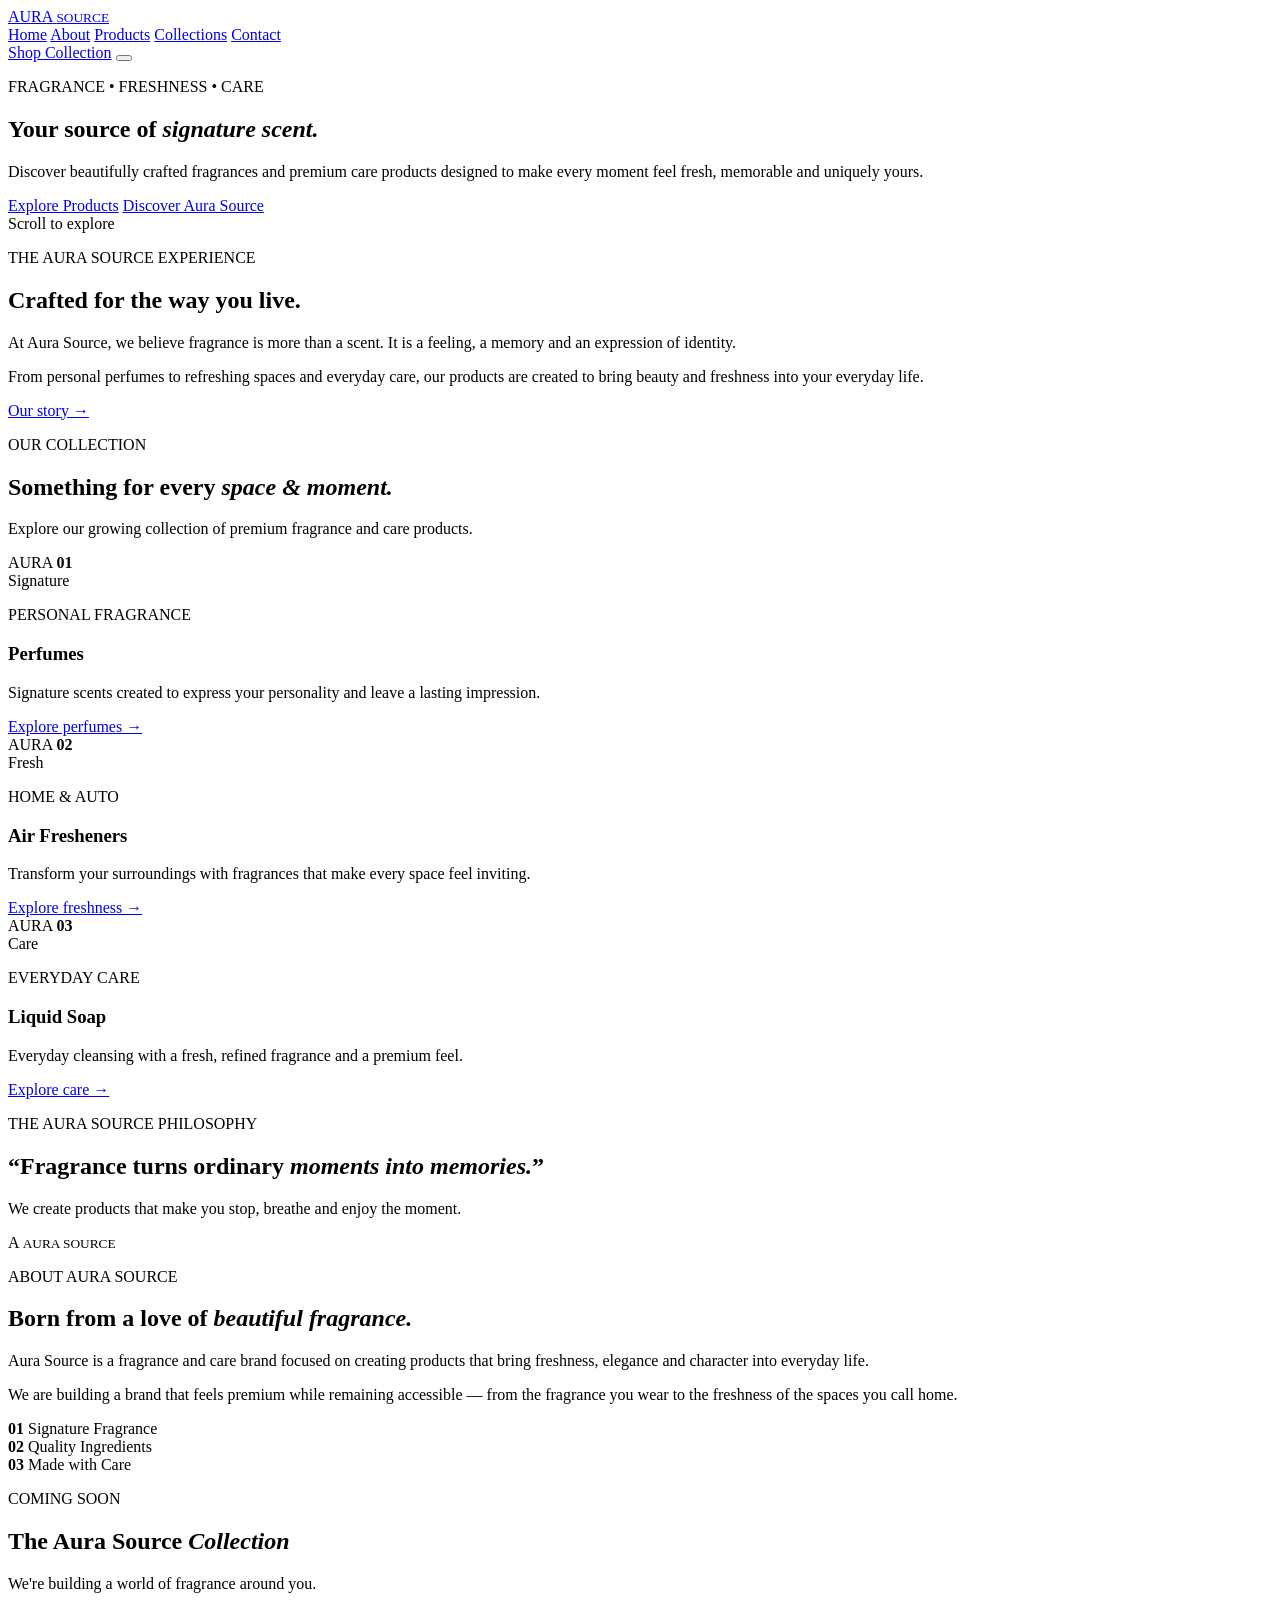
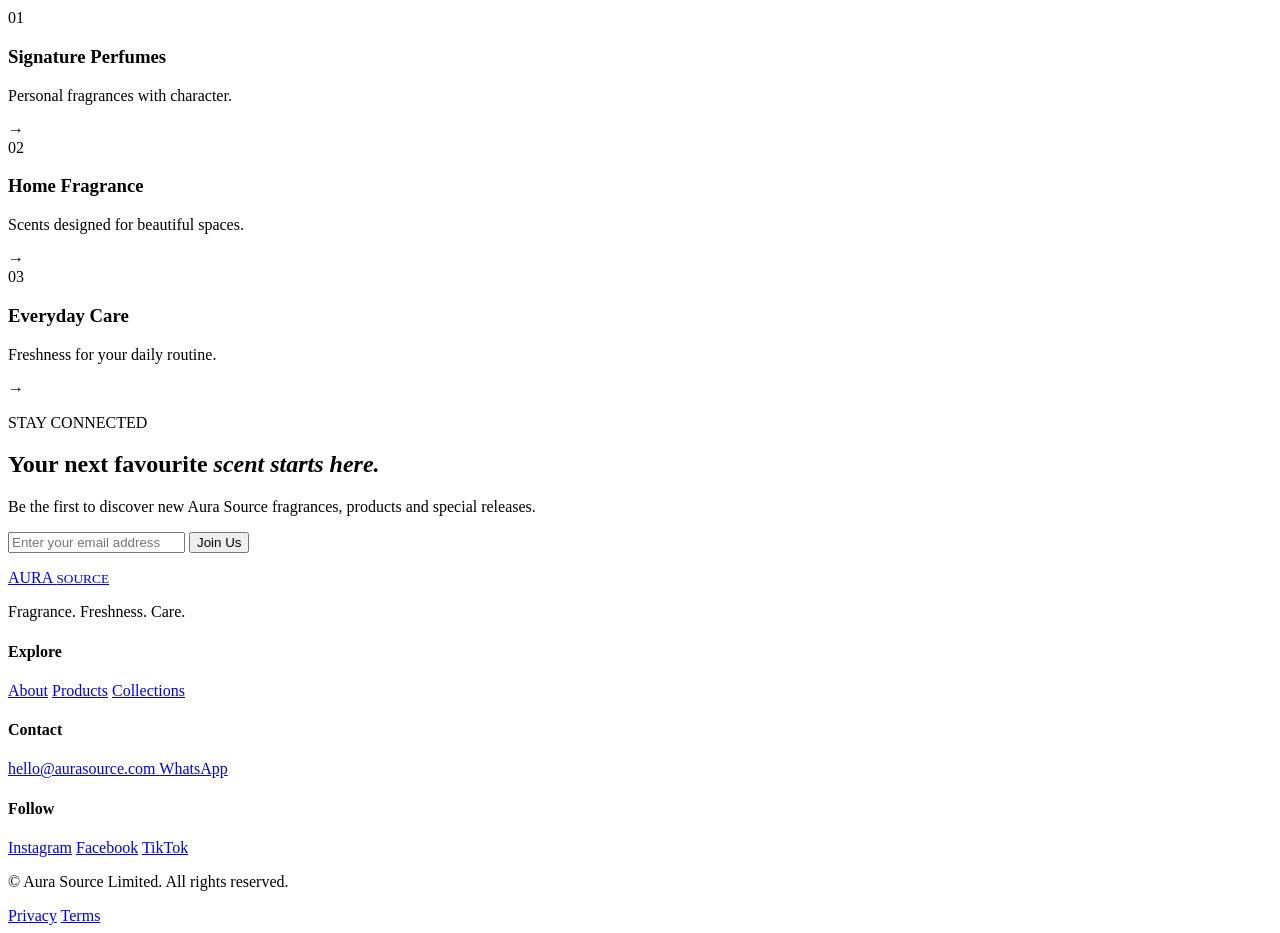
==== index.html @ 22c12e54 "Create index.html" ====
<!DOCTYPE html>
<html lang="en">
<head>
  <meta charset="UTF-8" />
  <meta name="viewport" content="width=device-width, initial-scale=1.0" />

  <title>Aura Source | Fragrance, Freshness & Care</title>
  <meta
    name="description"
    content="Aura Source creates premium perfumes, air fresheners and liquid care products designed to elevate everyday spaces and personal moments."
  />

  <link rel="preconnect" href="https://fonts.googleapis.com">
  <link rel="preconnect" href="https://fonts.gstatic.com" crossorigin>
  <link
    href="https://fonts.googleapis.com/css2?family=Cormorant+Garamond:wght@400;500;600;700&family=Inter:wght@300;400;500;600;700&display=swap"
    rel="stylesheet"
  />

  <link rel="stylesheet" href="style.css" />
</head>

<body>

  <!-- ================= HEADER ================= -->
  <header class="header" id="header">
    <div class="container nav">

      <a href="#home" class="logo">
        <span>AURA</span>
        <small>SOURCE</small>
      </a>

      <nav class="nav-links" id="navLinks">
        <a href="#home">Home</a>
        <a href="#about">About</a>
        <a href="#products">Products</a>
        <a href="#collections">Collections</a>
        <a href="#contact">Contact</a>
      </nav>

      <a href="#products" class="nav-button">Shop Collection</a>

      <button class="menu-toggle" id="menuToggle" aria-label="Open menu">
        <span></span>
        <span></span>
        <span></span>
      </button>

    </div>
  </header>


  <!-- ================= HERO ================= -->
  <main>

    <section class="hero" id="home">
      <div class="hero-overlay"></div>

      <div class="container hero-content">

        <p class="eyebrow">FRAGRANCE • FRESHNESS • CARE</p>

        <h1>
          Your source of
          <em>signature scent.</em>
        </h1>

        <p class="hero-text">
          Discover beautifully crafted fragrances and premium care products
          designed to make every moment feel fresh, memorable and uniquely yours.
        </p>

        <div class="hero-buttons">
          <a href="#products" class="btn btn-primary">Explore Products</a>
          <a href="#about" class="btn btn-outline">Discover Aura Source</a>
        </div>

      </div>

      <div class="scroll-indicator">
        <span>Scroll to explore</span>
        <div></div>
      </div>
    </section>


    <!-- ================= INTRO ================= -->
    <section class="intro section">
      <div class="container intro-grid">

        <div>
          <p class="eyebrow">THE AURA SOURCE EXPERIENCE</p>
          <h2>
            Crafted for the
            <span>way you live.</span>
          </h2>
        </div>

        <div class="intro-text">
          <p>
            At Aura Source, we believe fragrance is more than a scent.
            It is a feeling, a memory and an expression of identity.
          </p>

          <p>
            From personal perfumes to refreshing spaces and everyday care,
            our products are created to bring beauty and freshness into
            your everyday life.
          </p>

          <a href="#about" class="text-link">
            Our story <span>→</span>
          </a>
        </div>

      </div>
    </section>


    <!-- ================= PRODUCTS ================= -->
    <section class="products section" id="products">
      <div class="container">

        <div class="section-heading">
          <div>
            <p class="eyebrow">OUR COLLECTION</p>
            <h2>Something for every <em>space & moment.</em></h2>
          </div>

          <p>
            Explore our growing collection of premium fragrance
            and care products.
          </p>
        </div>


        <div class="product-grid">

          <!-- Perfume -->
          <article class="product-card perfume-card">
            <div class="product-image">
              <div class="product-placeholder">
                <span>AURA</span>
                <strong>01</strong>
              </div>

              <span class="product-label">Signature</span>
            </div>

            <div class="product-info">
              <p>PERSONAL FRAGRANCE</p>
              <h3>Perfumes</h3>
              <p>
                Signature scents created to express your personality
                and leave a lasting impression.
              </p>

              <a href="#contact" class="product-link">
                Explore perfumes →
              </a>
            </div>
          </article>


          <!-- Air Freshener -->
          <article class="product-card">
            <div class="product-image">
              <div class="product-placeholder fresh">
                <span>AURA</span>
                <strong>02</strong>
              </div>

              <span class="product-label">Fresh</span>
            </div>

            <div class="product-info">
              <p>HOME & AUTO</p>
              <h3>Air Fresheners</h3>
              <p>
                Transform your surroundings with fragrances
                that make every space feel inviting.
              </p>

              <a href="#contact" class="product-link">
                Explore freshness →
              </a>
            </div>
          </article>


          <!-- Liquid Soap -->
          <article class="product-card">
            <div class="product-image">
              <div class="product-placeholder care">
                <span>AURA</span>
                <strong>03</strong>
              </div>

              <span class="product-label">Care</span>
            </div>

            <div class="product-info">
              <p>EVERYDAY CARE</p>
              <h3>Liquid Soap</h3>
              <p>
                Everyday cleansing with a fresh, refined fragrance
                and a premium feel.
              </p>

              <a href="#contact" class="product-link">
                Explore care →
              </a>
            </div>
          </article>

        </div>
      </div>
    </section>


    <!-- ================= BRAND STATEMENT ================= -->
    <section class="statement">
      <div class="statement-overlay"></div>

      <div class="container statement-content">
        <p class="eyebrow">THE AURA SOURCE PHILOSOPHY</p>

        <h2>
          “Fragrance turns ordinary
          <em>moments into memories.</em>”
        </h2>

        <p>
          We create products that make you stop, breathe and enjoy
          the moment.
        </p>
      </div>
    </section>


    <!-- ================= ABOUT ================= -->
    <section class="about section" id="about">
      <div class="container about-grid">

        <div class="about-visual">
          <div class="about-box">
            <span>A</span>
            <small>AURA SOURCE</small>
          </div>
        </div>

        <div class="about-content">
          <p class="eyebrow">ABOUT AURA SOURCE</p>

          <h2>
            Born from a love of
            <em>beautiful fragrance.</em>
          </h2>

          <p>
            Aura Source is a fragrance and care brand focused on creating
            products that bring freshness, elegance and character into
            everyday life.
          </p>

          <p>
            We are building a brand that feels premium while remaining
            accessible — from the fragrance you wear to the freshness
            of the spaces you call home.
          </p>

          <div class="about-features">
            <div>
              <strong>01</strong>
              <span>Signature Fragrance</span>
            </div>

            <div>
              <strong>02</strong>
              <span>Quality Ingredients</span>
            </div>

            <div>
              <strong>03</strong>
              <span>Made with Care</span>
            </div>
          </div>

        </div>
      </div>
    </section>


    <!-- ================= COLLECTIONS ================= -->
    <section class="collections section" id="collections">
      <div class="container">

        <div class="section-heading centered">
          <p class="eyebrow">COMING SOON</p>

          <h2>
            The Aura Source
            <em>Collection</em>
          </h2>

          <p>
            We're building a world of fragrance around you.
          </p>
        </div>

        <div class="collection-list">

          <div class="collection-item">
            <span>01</span>
            <div>
              <h3>Signature Perfumes</h3>
              <p>Personal fragrances with character.</p>
            </div>
            <span>→</span>
          </div>

          <div class="collection-item">
            <span>02</span>
            <div>
              <h3>Home Fragrance</h3>
              <p>Scents designed for beautiful spaces.</p>
            </div>
            <span>→</span>
          </div>

          <div class="collection-item">
            <span>03</span>
            <div>
              <h3>Everyday Care</h3>
              <p>Freshness for your daily routine.</p>
            </div>
            <span>→</span>
          </div>

        </div>
      </div>
    </section>


    <!-- ================= CTA ================= -->
    <section class="cta" id="contact">
      <div class="container cta-content">

        <p class="eyebrow">STAY CONNECTED</p>

        <h2>
          Your next favourite
          <em>scent starts here.</em>
        </h2>

        <p>
          Be the first to discover new Aura Source fragrances,
          products and special releases.
        </p>

        <form class="newsletter" id="newsletterForm">
          <input
            type="email"
            id="email"
            placeholder="Enter your email address"
            required
          />

          <button type="submit">
            Join Us
          </button>
        </form>

        <p class="form-message" id="formMessage"></p>

      </div>
    </section>

  </main>


  <!-- ================= FOOTER ================= -->
  <footer class="footer">
    <div class="container footer-grid">

      <div>
        <a href="#home" class="logo footer-logo">
          <span>AURA</span>
          <small>SOURCE</small>
        </a>

        <p>
          Fragrance. Freshness. Care.
        </p>
      </div>

      <div>
        <h4>Explore</h4>
        <a href="#about">About</a>
        <a href="#products">Products</a>
        <a href="#collections">Collections</a>
      </div>

      <div>
        <h4>Contact</h4>
        <a href="mailto:hello@aurasource.com">
          hello@aurasource.com
        </a>

        <a href="https://wa.me/2340000000000" target="_blank">
          WhatsApp
        </a>
      </div>

      <div>
        <h4>Follow</h4>
        <a href="#">Instagram</a>
        <a href="#">Facebook</a>
        <a href="#">TikTok</a>
      </div>

    </div>

    <div class="container footer-bottom">
      <p>© <span id="year"></span> Aura Source Limited. All rights reserved.</p>

      <div>
        <a href="#">Privacy</a>
        <a href="#">Terms</a>
      </div>
    </div>
  </footer>


  <script src="script.js"></script>
</body>
</html>
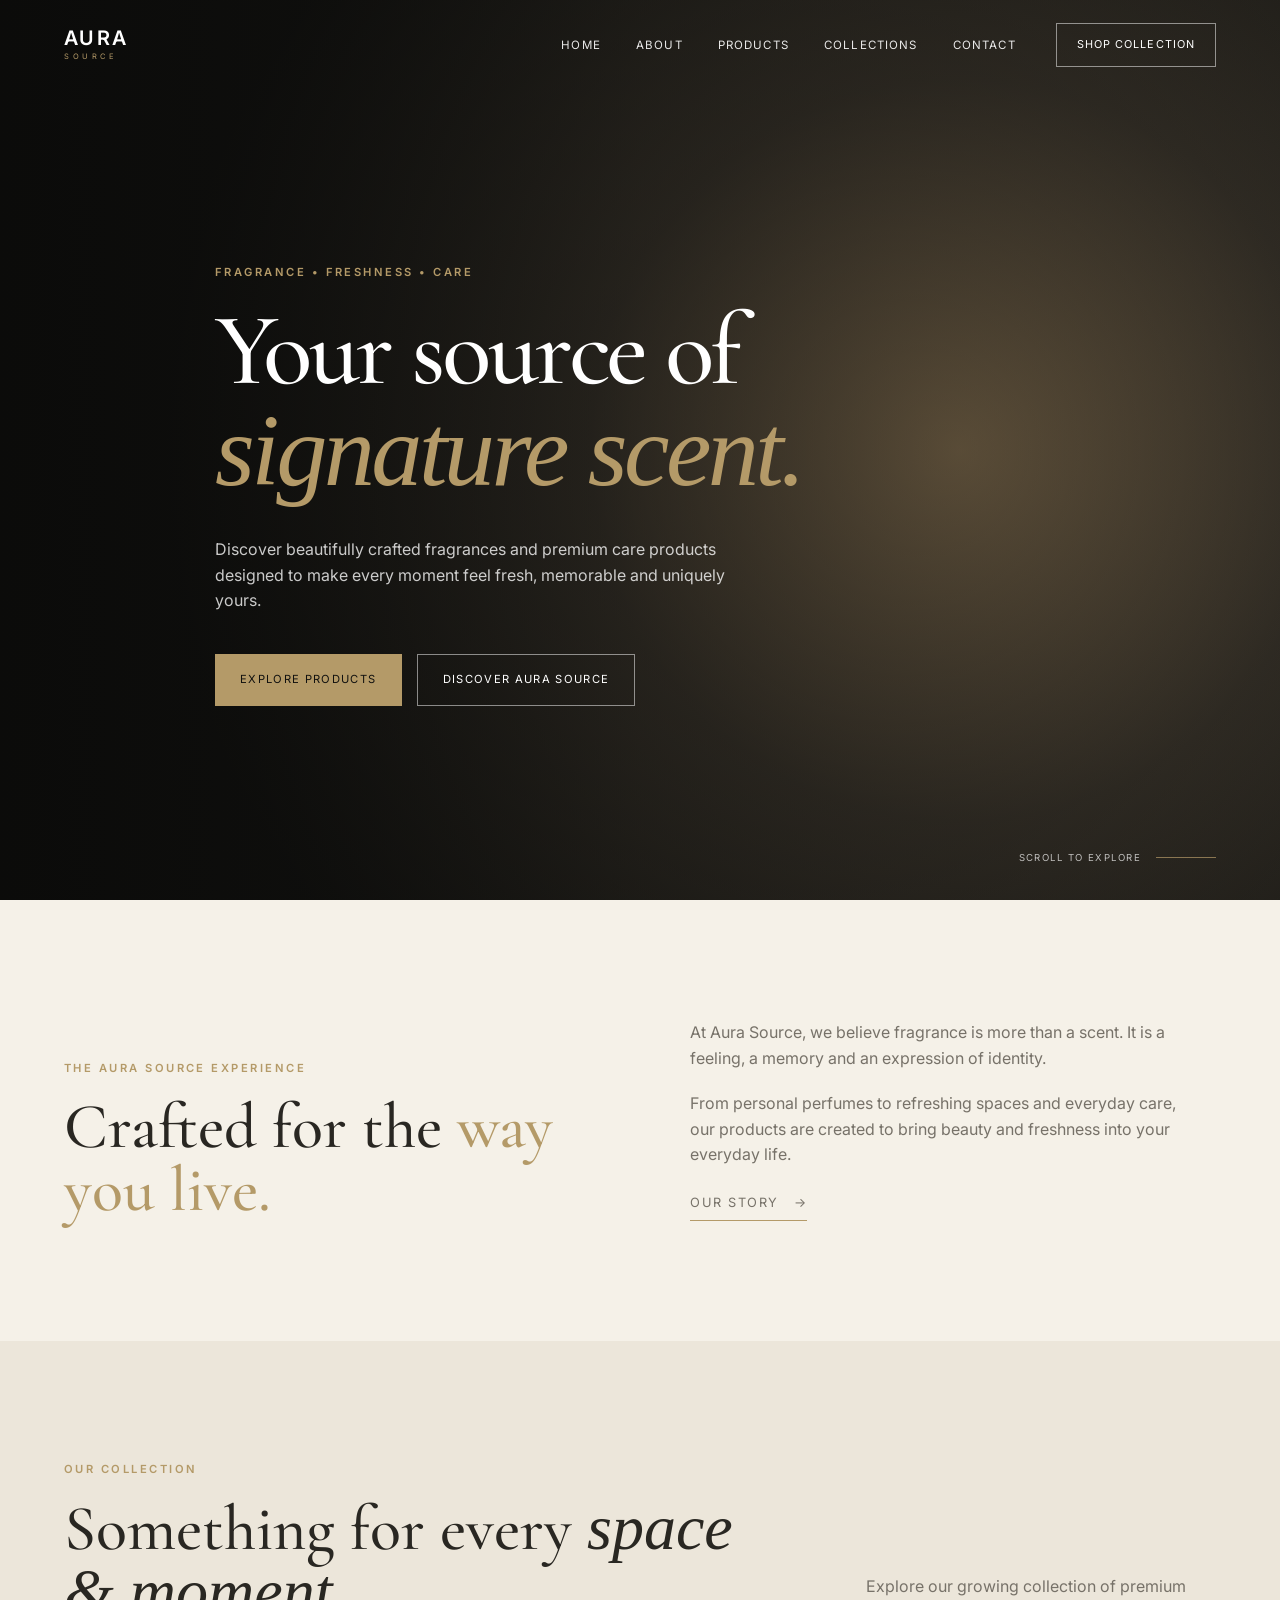
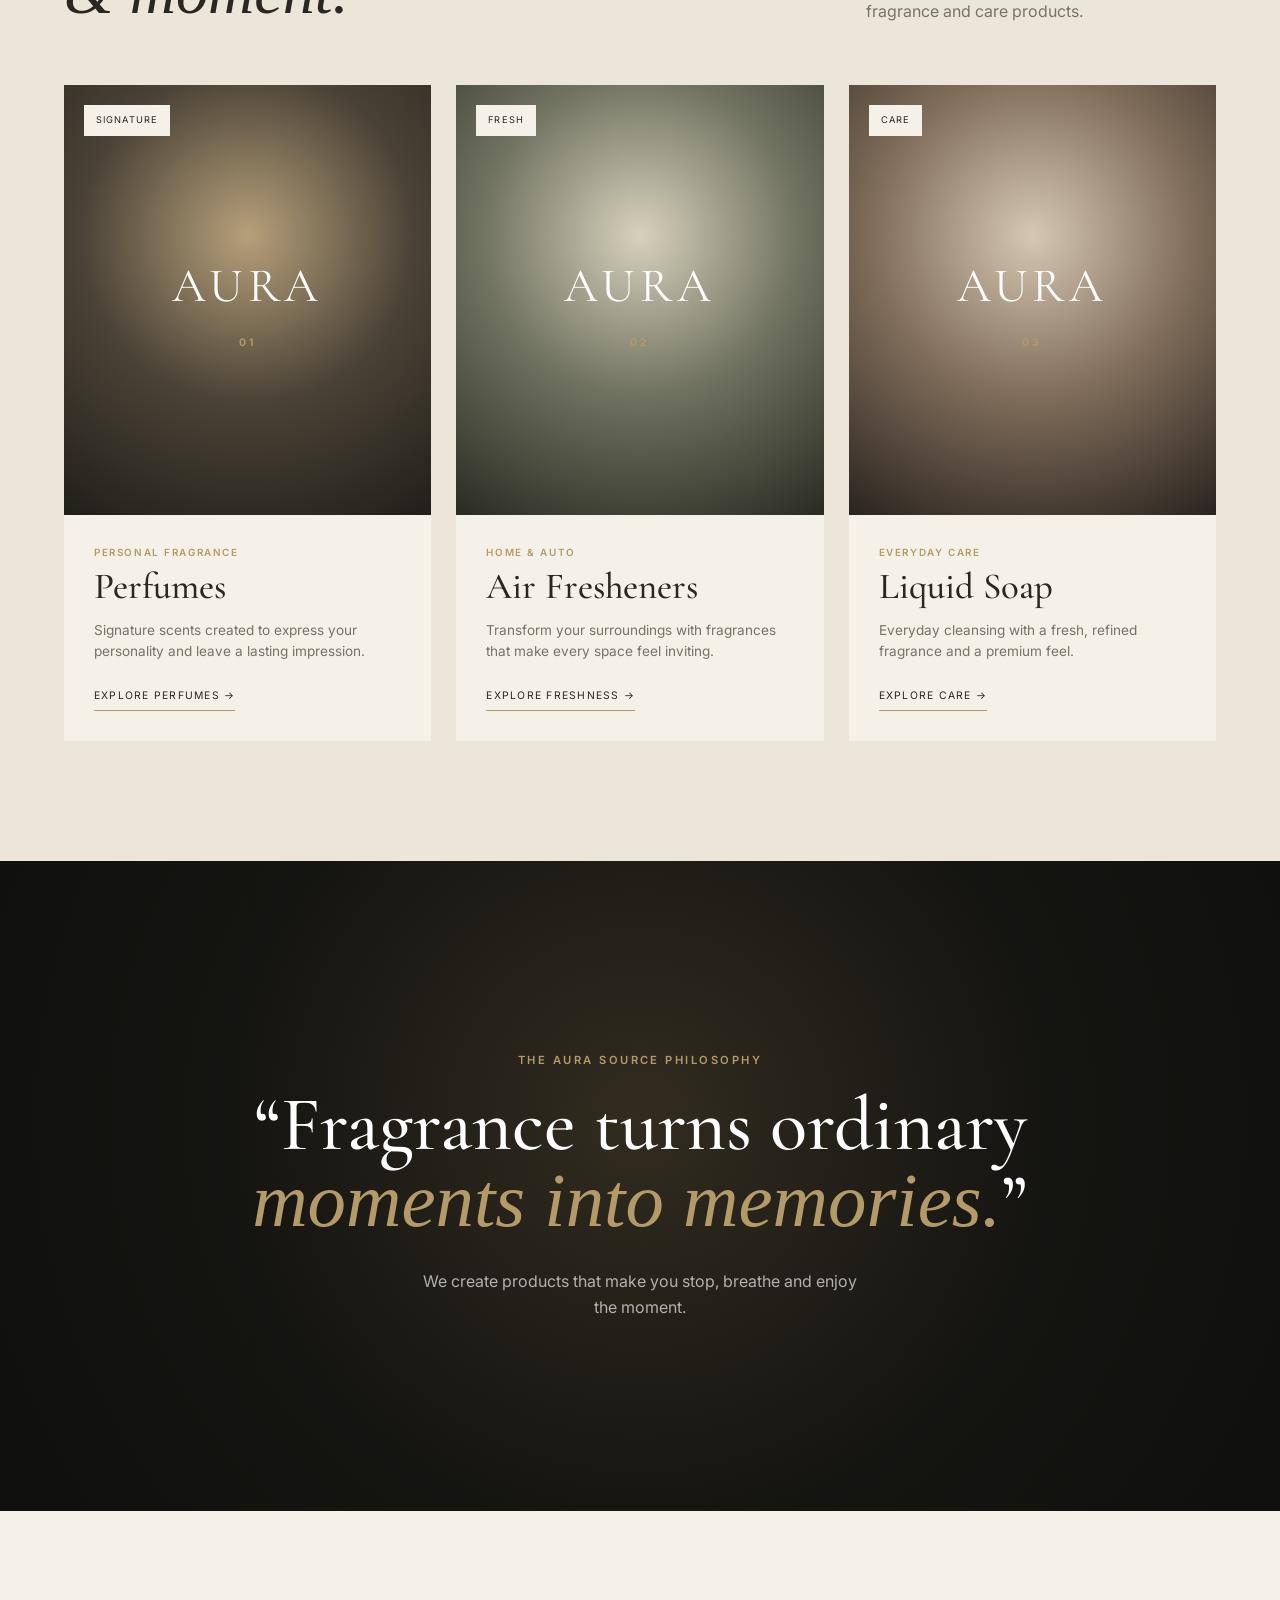
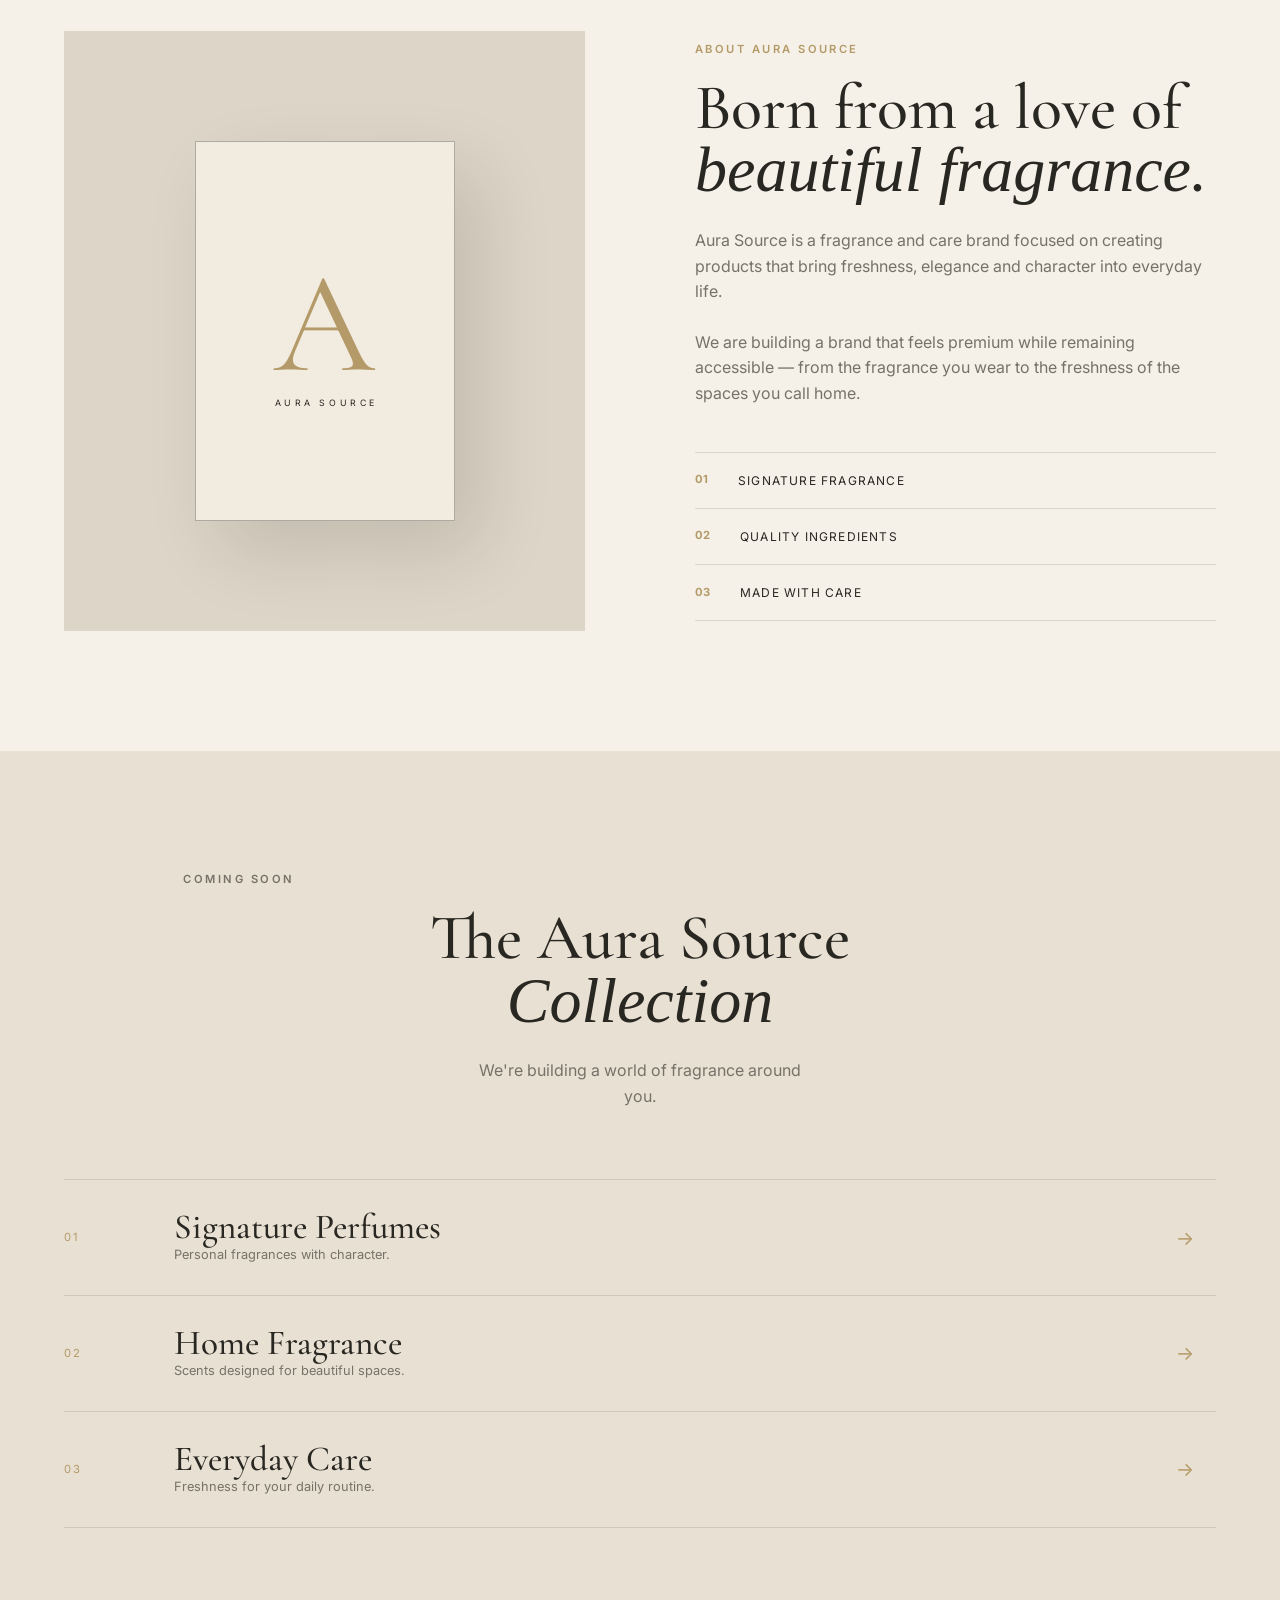
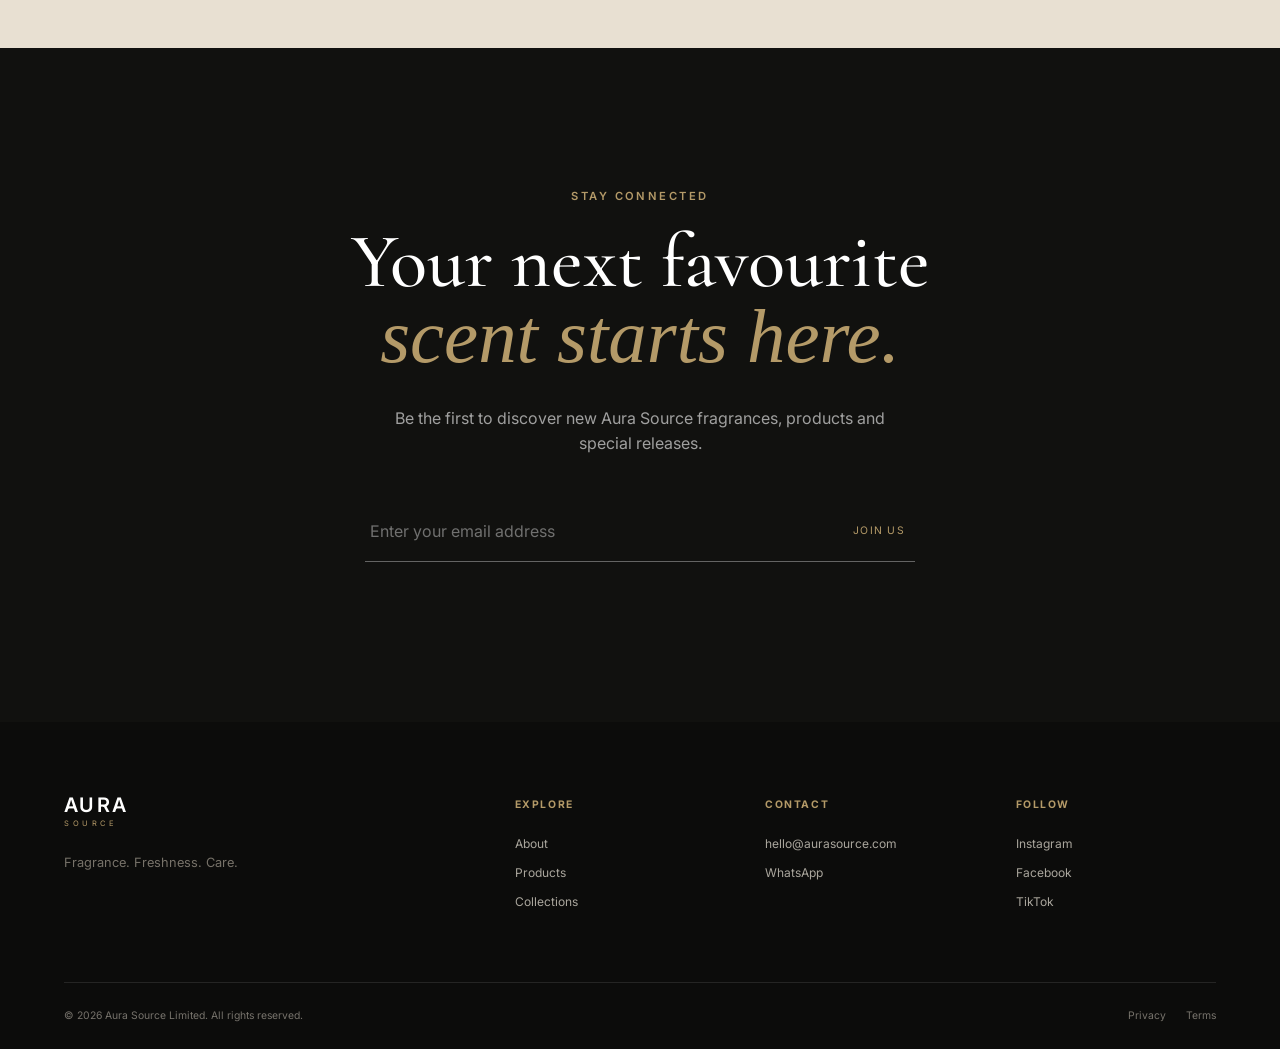
==== commit 2695c267: "Update index.html" ====
--- a/index.html
+++ b/index.html
@@ -17,7 +17,7 @@
     rel="stylesheet"
   />
 
-  <link rel="stylesheet" href="style.css" />
+  <link rel="stylesheet" href="index.css" />
 </head>
 
 <body>
@@ -433,6 +433,6 @@
   </footer>
 
 
-  <script src="script.js"></script>
+  <script src="index.js"></script>
 </body>
 </html>
--- a/index.css
+++ b/index.css
@@ -0,0 +1,937 @@
+/* =========================================
+   AURA SOURCE
+   Premium Fragrance Website
+========================================= */
+
+:root {
+  --black: #11110f;
+  --dark: #1b1a17;
+  --cream: #f5f1e8;
+  --cream-dark: #e8e1d4;
+  --gold: #b49a68;
+  --text: #292722;
+  --muted: #777269;
+  --white: #ffffff;
+  --border: rgba(17, 17, 15, 0.12);
+
+  --serif: "Cormorant Garamond", Georgia, serif;
+  --sans: "Inter", Arial, sans-serif;
+
+  --container: 1200px;
+  --transition: 0.35s ease;
+}
+
+
+/* =========================================
+   RESET
+========================================= */
+
+* {
+  margin: 0;
+  padding: 0;
+  box-sizing: border-box;
+}
+
+html {
+  scroll-behavior: smooth;
+}
+
+body {
+  font-family: var(--sans);
+  color: var(--text);
+  background: var(--cream);
+  line-height: 1.6;
+}
+
+img {
+  max-width: 100%;
+  display: block;
+}
+
+a {
+  color: inherit;
+  text-decoration: none;
+}
+
+button,
+input {
+  font: inherit;
+}
+
+button {
+  cursor: pointer;
+}
+
+
+/* =========================================
+   GLOBAL
+========================================= */
+
+.container {
+  width: min(90%, var(--container));
+  margin: auto;
+}
+
+.section {
+  padding: 120px 0;
+}
+
+.eyebrow {
+  font-size: 0.7rem;
+  letter-spacing: 0.22em;
+  font-weight: 600;
+  color: var(--gold);
+  margin-bottom: 18px;
+}
+
+h1,
+h2,
+h3 {
+  font-family: var(--serif);
+  font-weight: 500;
+  line-height: 0.98;
+}
+
+h1 em,
+h2 em {
+  font-style: italic;
+  font-weight: 400;
+}
+
+h2 {
+  font-size: clamp(3rem, 5vw, 5rem);
+}
+
+.text-link {
+  display: inline-flex;
+  align-items: center;
+  gap: 15px;
+  margin-top: 25px;
+  padding-bottom: 7px;
+  border-bottom: 1px solid var(--gold);
+  font-size: 0.8rem;
+  text-transform: uppercase;
+  letter-spacing: 0.12em;
+}
+
+.text-link span {
+  transition: transform var(--transition);
+}
+
+.text-link:hover span {
+  transform: translateX(5px);
+}
+
+
+/* =========================================
+   HEADER
+========================================= */
+
+.header {
+  position: fixed;
+  top: 0;
+  left: 0;
+  width: 100%;
+  z-index: 1000;
+  color: var(--white);
+  transition: all var(--transition);
+}
+
+.header.scrolled {
+  background: rgba(17, 17, 15, 0.96);
+  backdrop-filter: blur(15px);
+}
+
+.nav {
+  height: 90px;
+  display: flex;
+  align-items: center;
+  justify-content: space-between;
+}
+
+.logo {
+  display: flex;
+  flex-direction: column;
+  line-height: 0.85;
+  letter-spacing: 0.15em;
+}
+
+.logo span {
+  font-size: 1.25rem;
+  font-weight: 600;
+}
+
+.logo small {
+  font-size: 0.47rem;
+  letter-spacing: 0.48em;
+  margin-top: 7px;
+  color: var(--gold);
+}
+
+.nav-links {
+  display: flex;
+  gap: 35px;
+  margin-left: auto;
+  margin-right: 40px;
+}
+
+.nav-links a {
+  font-size: 0.72rem;
+  letter-spacing: 0.1em;
+  text-transform: uppercase;
+  opacity: 0.9;
+  transition: color var(--transition);
+}
+
+.nav-links a:hover {
+  color: var(--gold);
+}
+
+.nav-button {
+  padding: 12px 20px;
+  border: 1px solid rgba(255,255,255,0.5);
+  font-size: 0.68rem;
+  text-transform: uppercase;
+  letter-spacing: 0.1em;
+  transition: all var(--transition);
+}
+
+.nav-button:hover {
+  background: var(--white);
+  color: var(--black);
+}
+
+.menu-toggle {
+  display: none;
+  border: none;
+  background: transparent;
+  width: 35px;
+}
+
+.menu-toggle span {
+  display: block;
+  height: 1px;
+  background: white;
+  margin: 7px 0;
+}
+
+
+/* =========================================
+   HERO
+========================================= */
+
+.hero {
+  min-height: 100vh;
+  position: relative;
+  display: flex;
+  align-items: center;
+  color: white;
+
+  background:
+    linear-gradient(
+      90deg,
+      rgba(10,10,9,0.92),
+      rgba(10,10,9,0.48),
+      rgba(10,10,9,0.3)
+    ),
+    radial-gradient(
+      circle at 75% 50%,
+      #8b7554 0%,
+      #3e382e 35%,
+      #171714 75%
+    );
+}
+
+.hero-content {
+  padding-top: 70px;
+  max-width: 850px;
+}
+
+.hero h1 {
+  font-size: clamp(4rem, 8vw, 8.5rem);
+  max-width: 900px;
+  letter-spacing: -0.035em;
+}
+
+.hero h1 em {
+  color: var(--gold);
+}
+
+.hero-text {
+  max-width: 550px;
+  margin-top: 35px;
+  color: rgba(255,255,255,0.78);
+  font-size: 1rem;
+}
+
+.hero-buttons {
+  display: flex;
+  gap: 15px;
+  margin-top: 40px;
+}
+
+.btn {
+  display: inline-flex;
+  align-items: center;
+  justify-content: center;
+  padding: 16px 25px;
+  font-size: 0.7rem;
+  text-transform: uppercase;
+  letter-spacing: 0.12em;
+  transition: all var(--transition);
+}
+
+.btn-primary {
+  background: var(--gold);
+  color: var(--black);
+}
+
+.btn-primary:hover {
+  background: white;
+}
+
+.btn-outline {
+  border: 1px solid rgba(255,255,255,0.5);
+}
+
+.btn-outline:hover {
+  background: white;
+  color: var(--black);
+}
+
+.scroll-indicator {
+  position: absolute;
+  bottom: 35px;
+  right: 5%;
+  display: flex;
+  align-items: center;
+  gap: 15px;
+  font-size: 0.6rem;
+  text-transform: uppercase;
+  letter-spacing: 0.15em;
+  opacity: 0.7;
+}
+
+.scroll-indicator div {
+  width: 60px;
+  height: 1px;
+  background: var(--gold);
+}
+
+
+/* =========================================
+   INTRO
+========================================= */
+
+.intro {
+  background: var(--cream);
+}
+
+.intro-grid {
+  display: grid;
+  grid-template-columns: 1fr 1fr;
+  gap: 100px;
+  align-items: end;
+}
+
+.intro h2 {
+  max-width: 600px;
+}
+
+.intro h2 span {
+  color: var(--gold);
+}
+
+.intro-text {
+  max-width: 500px;
+  color: var(--muted);
+}
+
+.intro-text p + p {
+  margin-top: 20px;
+}
+
+
+/* =========================================
+   PRODUCTS
+========================================= */
+
+.products {
+  background: #ece6da;
+}
+
+.section-heading {
+  display: flex;
+  justify-content: space-between;
+  gap: 50px;
+  align-items: end;
+  margin-bottom: 60px;
+}
+
+.section-heading h2 {
+  max-width: 700px;
+}
+
+.section-heading > p {
+  max-width: 350px;
+  color: var(--muted);
+}
+
+.product-grid {
+  display: grid;
+  grid-template-columns: repeat(3, 1fr);
+  gap: 25px;
+}
+
+.product-card {
+  background: var(--cream);
+  transition: transform var(--transition);
+}
+
+.product-card:hover {
+  transform: translateY(-8px);
+}
+
+.product-image {
+  height: 430px;
+  position: relative;
+  overflow: hidden;
+}
+
+.product-placeholder {
+  width: 100%;
+  height: 100%;
+  display: flex;
+  flex-direction: column;
+  align-items: center;
+  justify-content: center;
+
+  background:
+    radial-gradient(circle at 50% 35%, #b6a07a, #4a4236 50%, #211f1a);
+  color: white;
+}
+
+.product-placeholder.fresh {
+  background:
+    radial-gradient(circle at 50% 35%, #d7d1bd, #6f725f 48%, #292b23);
+}
+
+.product-placeholder.care {
+  background:
+    radial-gradient(circle at 50% 35%, #d5c7b2, #806d5a 48%, #29231f);
+}
+
+.product-placeholder span {
+  font-family: var(--serif);
+  font-size: 3rem;
+  letter-spacing: 0.1em;
+}
+
+.product-placeholder strong {
+  font-family: var(--sans);
+  font-size: 0.65rem;
+  letter-spacing: 0.3em;
+  margin-top: 10px;
+  color: var(--gold);
+}
+
+.product-label {
+  position: absolute;
+  top: 20px;
+  left: 20px;
+  background: var(--cream);
+  padding: 8px 12px;
+  font-size: 0.58rem;
+  text-transform: uppercase;
+  letter-spacing: 0.12em;
+}
+
+.product-info {
+  padding: 30px;
+}
+
+.product-info > p:first-child {
+  font-size: 0.62rem;
+  color: var(--gold);
+  letter-spacing: 0.16em;
+  font-weight: 600;
+}
+
+.product-info h3 {
+  font-size: 2.3rem;
+  margin: 8px 0 15px;
+}
+
+.product-info > p:nth-child(3) {
+  color: var(--muted);
+  font-size: 0.85rem;
+}
+
+.product-link {
+  display: inline-block;
+  margin-top: 25px;
+  font-size: 0.65rem;
+  text-transform: uppercase;
+  letter-spacing: 0.12em;
+  border-bottom: 1px solid var(--gold);
+  padding-bottom: 5px;
+}
+
+
+/* =========================================
+   STATEMENT
+========================================= */
+
+.statement {
+  min-height: 650px;
+  display: flex;
+  align-items: center;
+  position: relative;
+  color: white;
+
+  background:
+    linear-gradient(
+      rgba(15,15,13,0.75),
+      rgba(15,15,13,0.75)
+    ),
+    radial-gradient(
+      circle at 50% 40%,
+      #9b8158,
+      #24231e 55%,
+      #11110f
+    );
+}
+
+.statement-content {
+  text-align: center;
+  max-width: 900px;
+}
+
+.statement h2 {
+  font-size: clamp(3.5rem, 6vw, 6rem);
+}
+
+.statement h2 em {
+  color: var(--gold);
+}
+
+.statement-content > p:last-child {
+  max-width: 450px;
+  margin: 30px auto 0;
+  color: rgba(255,255,255,0.65);
+}
+
+
+/* =========================================
+   ABOUT
+========================================= */
+
+.about {
+  background: var(--cream);
+}
+
+.about-grid {
+  display: grid;
+  grid-template-columns: 1fr 1fr;
+  gap: 110px;
+  align-items: center;
+}
+
+.about-visual {
+  min-height: 600px;
+  display: flex;
+  align-items: center;
+  justify-content: center;
+  background: #ddd5c7;
+}
+
+.about-box {
+  width: 260px;
+  height: 380px;
+  border: 1px solid rgba(17,17,15,0.3);
+  display: flex;
+  align-items: center;
+  justify-content: center;
+  flex-direction: column;
+  background: #f2ece0;
+  box-shadow: 25px 30px 70px rgba(0,0,0,0.12);
+}
+
+.about-box span {
+  font-family: var(--serif);
+  font-size: 9rem;
+  color: var(--gold);
+  line-height: 1;
+}
+
+.about-box small {
+  font-size: 0.55rem;
+  letter-spacing: 0.4em;
+  margin-left: 0.4em;
+}
+
+.about-content > p:not(.eyebrow) {
+  color: var(--muted);
+  margin-top: 25px;
+  max-width: 550px;
+}
+
+.about-features {
+  margin-top: 45px;
+  border-top: 1px solid var(--border);
+}
+
+.about-features div {
+  display: flex;
+  align-items: center;
+  gap: 30px;
+  padding: 18px 0;
+  border-bottom: 1px solid var(--border);
+}
+
+.about-features strong {
+  color: var(--gold);
+  font-size: 0.7rem;
+}
+
+.about-features span {
+  font-size: 0.75rem;
+  text-transform: uppercase;
+  letter-spacing: 0.1em;
+}
+
+
+/* =========================================
+   COLLECTIONS
+========================================= */
+
+.collections {
+  background: #e8e0d2;
+}
+
+.centered {
+  display: block;
+  text-align: center;
+}
+
+.centered h2 {
+  margin: auto;
+}
+
+.centered > p:last-child {
+  margin: 25px auto 0;
+}
+
+.collection-list {
+  margin-top: 70px;
+  border-top: 1px solid var(--border);
+}
+
+.collection-item {
+  display: grid;
+  grid-template-columns: 80px 1fr 40px;
+  gap: 30px;
+  align-items: center;
+  padding: 30px 0;
+  border-bottom: 1px solid var(--border);
+  transition: padding var(--transition);
+}
+
+.collection-item:hover {
+  padding-left: 15px;
+}
+
+.collection-item > span {
+  color: var(--gold);
+  font-size: 0.7rem;
+  letter-spacing: 0.15em;
+}
+
+.collection-item > span:last-child {
+  font-size: 1.2rem;
+}
+
+.collection-item h3 {
+  font-size: 2.2rem;
+}
+
+.collection-item p {
+  color: var(--muted);
+  font-size: 0.8rem;
+}
+
+
+/* =========================================
+   CTA
+========================================= */
+
+.cta {
+  padding: 140px 0;
+  background: var(--black);
+  color: white;
+  text-align: center;
+}
+
+.cta-content {
+  max-width: 750px;
+}
+
+.cta h2 {
+  font-size: clamp(3.2rem, 6vw, 6rem);
+}
+
+.cta h2 em {
+  color: var(--gold);
+}
+
+.cta-content > p:not(.eyebrow):not(.form-message) {
+  color: rgba(255,255,255,0.6);
+  max-width: 500px;
+  margin: 30px auto;
+}
+
+.newsletter {
+  max-width: 550px;
+  margin: 45px auto 0;
+  display: flex;
+  border-bottom: 1px solid rgba(255,255,255,0.35);
+}
+
+.newsletter input {
+  flex: 1;
+  background: transparent;
+  border: none;
+  outline: none;
+  padding: 17px 5px;
+  color: white;
+}
+
+.newsletter input::placeholder {
+  color: rgba(255,255,255,0.4);
+}
+
+.newsletter button {
+  background: transparent;
+  color: var(--gold);
+  border: none;
+  text-transform: uppercase;
+  letter-spacing: 0.12em;
+  font-size: 0.65rem;
+  padding: 0 10px;
+}
+
+.form-message {
+  margin-top: 20px;
+  color: var(--gold);
+  font-size: 0.75rem;
+}
+
+
+/* =========================================
+   FOOTER
+========================================= */
+
+.footer {
+  background: #0c0c0b;
+  color: white;
+  padding: 75px 0 25px;
+}
+
+.footer-grid {
+  display: grid;
+  grid-template-columns: 2fr 1fr 1fr 1fr;
+  gap: 50px;
+  padding-bottom: 60px;
+}
+
+.footer-logo {
+  margin-bottom: 25px;
+}
+
+.footer-grid > div:first-child > p {
+  color: var(--muted);
+  font-size: 0.8rem;
+}
+
+.footer h4 {
+  font-size: 0.65rem;
+  text-transform: uppercase;
+  letter-spacing: 0.15em;
+  color: var(--gold);
+  margin-bottom: 20px;
+}
+
+.footer-grid a:not(.logo) {
+  display: block;
+  color: #aaa69d;
+  font-size: 0.75rem;
+  margin-bottom: 10px;
+  transition: color var(--transition);
+}
+
+.footer-grid a:not(.logo):hover {
+  color: white;
+}
+
+.footer-bottom {
+  padding-top: 25px;
+  border-top: 1px solid rgba(255,255,255,0.1);
+  display: flex;
+  justify-content: space-between;
+  color: #77736c;
+  font-size: 0.65rem;
+}
+
+.footer-bottom div {
+  display: flex;
+  gap: 20px;
+}
+
+
+/* =========================================
+   RESPONSIVE
+========================================= */
+
+@media (max-width: 900px) {
+
+  .nav-links {
+    position: fixed;
+    top: 90px;
+    left: 0;
+    width: 100%;
+    background: rgba(17,17,15,0.98);
+    flex-direction: column;
+    gap: 0;
+    padding: 15px 5%;
+    margin: 0;
+
+    transform: translateY(-150%);
+    transition: transform var(--transition);
+  }
+
+  .nav-links.active {
+    transform: translateY(0);
+  }
+
+  .nav-links a {
+    padding: 18px 0;
+    border-bottom: 1px solid rgba(255,255,255,0.08);
+  }
+
+  .nav-button {
+    display: none;
+  }
+
+  .menu-toggle {
+    display: block;
+  }
+
+  .intro-grid,
+  .about-grid {
+    grid-template-columns: 1fr;
+    gap: 60px;
+  }
+
+  .product-grid {
+    grid-template-columns: 1fr;
+  }
+
+  .product-image {
+    height: 500px;
+  }
+
+  .section-heading {
+    display: block;
+  }
+
+  .section-heading > p {
+    margin-top: 25px;
+  }
+
+  .about-visual {
+    min-height: 500px;
+  }
+
+  .footer-grid {
+    grid-template-columns: 1fr 1fr;
+  }
+}
+
+
+@media (max-width: 600px) {
+
+  .section {
+    padding: 80px 0;
+  }
+
+  .nav {
+    height: 75px;
+  }
+
+  .nav-links {
+    top: 75px;
+  }
+
+  .hero {
+    min-height: 850px;
+  }
+
+  .hero h1 {
+    font-size: 4rem;
+  }
+
+  .hero-text {
+    font-size: 0.9rem;
+  }
+
+  .hero-buttons {
+    flex-direction: column;
+    align-items: flex-start;
+  }
+
+  .btn {
+    width: 100%;
+  }
+
+  .scroll-indicator {
+    display: none;
+  }
+
+  .product-image {
+    height: 400px;
+  }
+
+  .collection-item {
+    grid-template-columns: 40px 1fr 25px;
+    gap: 15px;
+  }
+
+  .collection-item h3 {
+    font-size: 1.7rem;
+  }
+
+  .footer-grid {
+    grid-template-columns: 1fr;
+  }
+
+  .footer-bottom {
+    flex-direction: column;
+    gap: 15px;
+  }
+
+  .newsletter {
+    flex-direction: column;
+    border: none;
+    gap: 10px;
+  }
+
+  .newsletter input {
+    border-bottom: 1px solid rgba(255,255,255,0.35);
+  }
+
+  .newsletter button {
+    padding: 15px;
+    background: var(--gold);
+    color: var(--black);
+  }
+}
